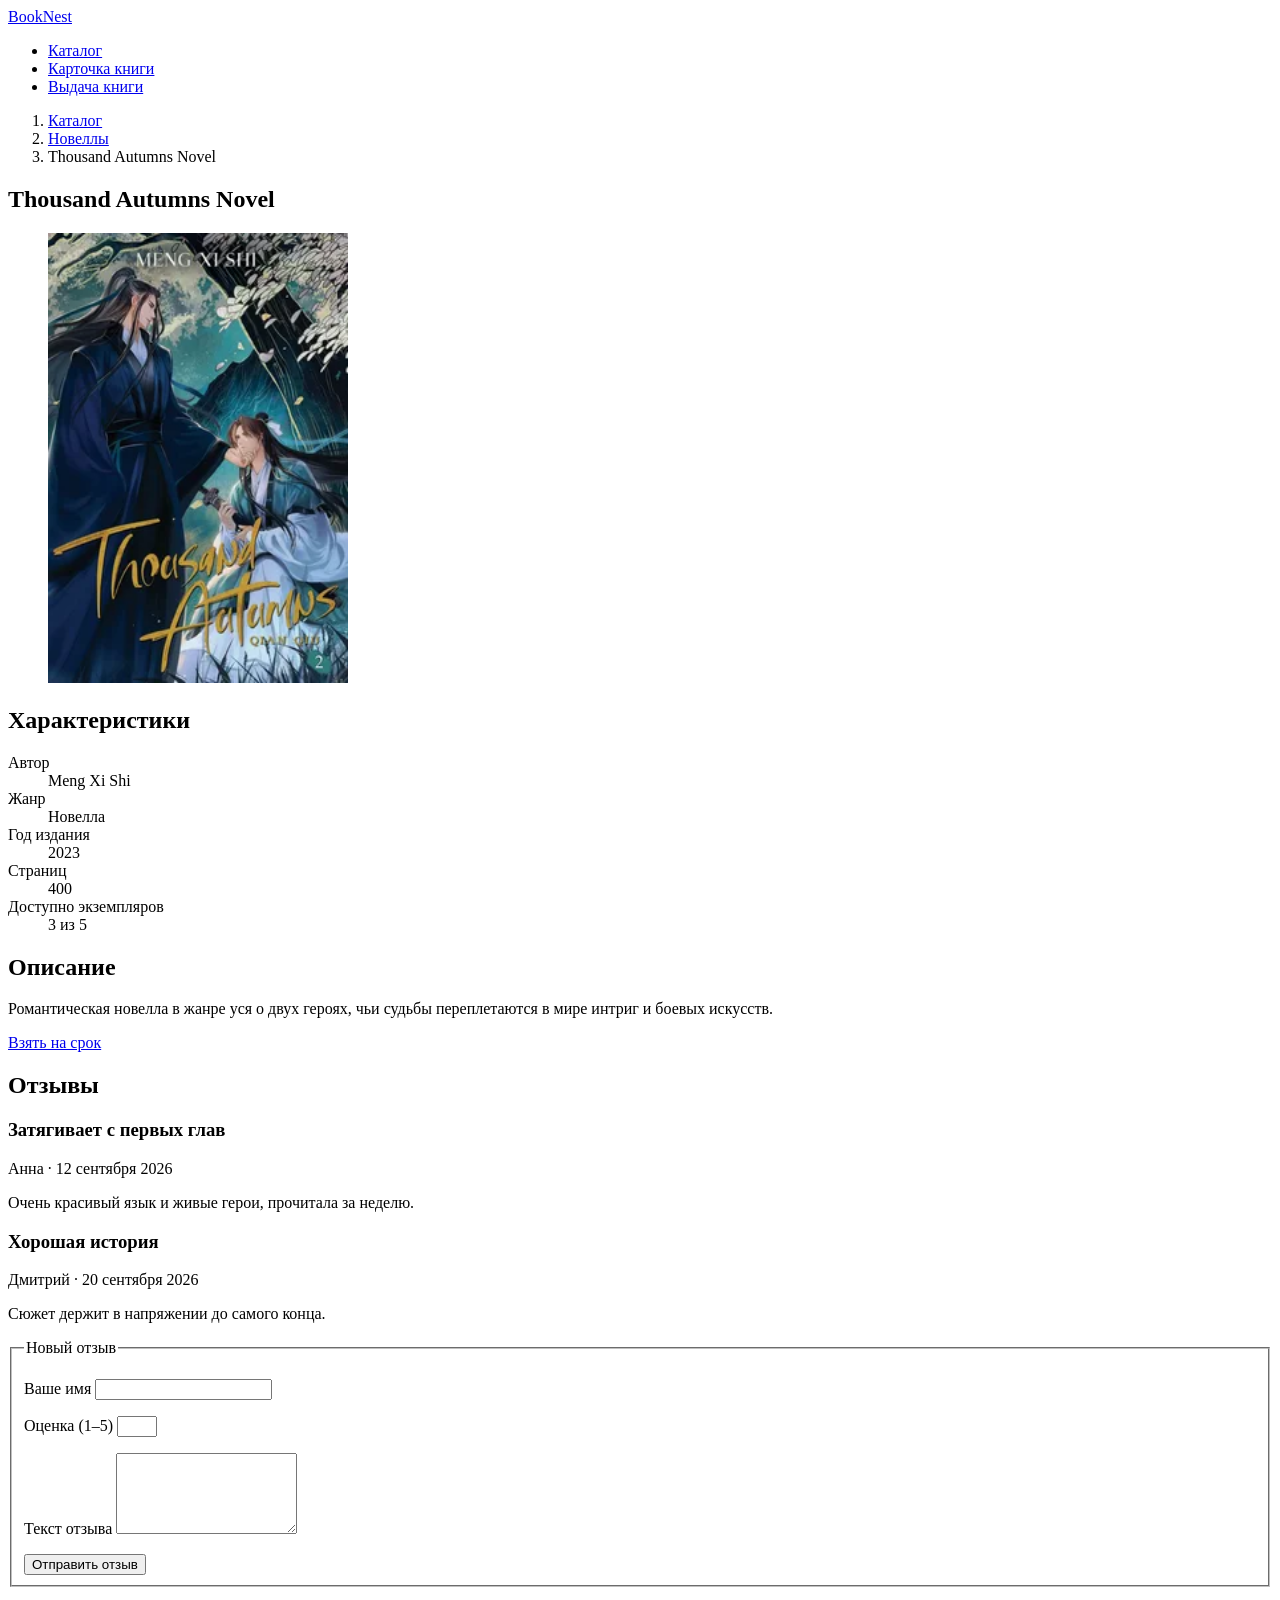
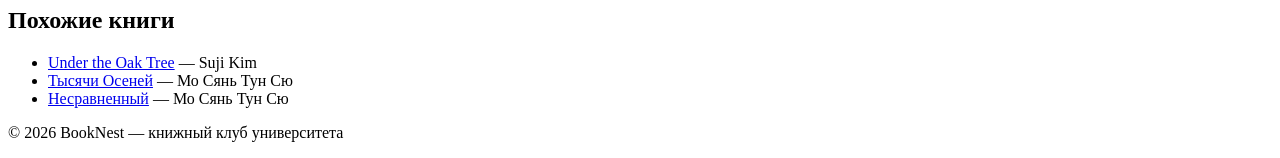
==== book.html @ aaf2b56c "feat: add book.html card page" ====
<!DOCTYPE html>
<html lang="ru">
<head>
    <meta charset="utf-8">
    <meta name="viewport" content="width=device-width, initial-scale=1">
    <title>BookNest — Thousand Autumns Novel</title>
</head>
<body>
    <header>
        <a href="index.html">BookNest</a>
        <nav aria-label="Основная навигация">
            <ul>
                <li><a href="index.html">Каталог</a></li>
                <li><a href="book.html" aria-current="page">Карточка книги</a></li>
                <li><a href="loan.html">Выдача книги</a></li>
            </ul>
        </nav>
    </header>

    <main>
        <nav aria-label="Хлебные крошки">
            <ol>
                <li><a href="index.html">Каталог</a></li>
                <li><a href="index.html">Новеллы</a></li>
                <li aria-current="page">Thousand Autumns Novel</li>
            </ol>
        </nav>

        <article>
            <h1>Thousand Autumns Novel</h1>
            <figure>
                <img src="images/cover-1.webp" alt="Обложка книги «Thousand Autumns Novel»" width="300" height="450">
            </figure>

            <section aria-labelledby="specs-title">
                <h2 id="specs-title">Характеристики</h2>
                <dl>
                    <dt>Автор</dt>
                    <dd>Meng Xi Shi</dd>
                    <dt>Жанр</dt>
                    <dd>Новелла</dd>
                    <dt>Год издания</dt>
                    <dd><time datetime="2023">2023</time></dd>
                    <dt>Страниц</dt>
                    <dd>400</dd>
                    <dt>Доступно экземпляров</dt>
                    <dd>3 из 5</dd>
                </dl>
            </section>

            <section aria-labelledby="desc-title">
                <h2 id="desc-title">Описание</h2>
                <p>Романтическая новелла в жанре уся о двух героях, чьи судьбы переплетаются в мире интриг и боевых искусств.</p>
            </section>

            <a href="loan.html">Взять на срок</a>
        </article>

        <section aria-labelledby="reviews-title">
            <h2 id="reviews-title">Отзывы</h2>
            <article>
                <h3>Затягивает с первых глав</h3>
                <p>Анна · <time datetime="2026-09-12">12 сентября 2026</time></p>
                <p>Очень красивый язык и живые герои, прочитала за неделю.</p>
            </article>
            <article>
                <h3>Хорошая история</h3>
                <p>Дмитрий · <time datetime="2026-09-20">20 сентября 2026</time></p>
                <p>Сюжет держит в напряжении до самого конца.</p>
            </article>

            <form action="book.html" method="get">
                <fieldset>
                    <legend>Новый отзыв</legend>
                    <p>
                        <label for="review-name">Ваше имя</label>
                        <input type="text" id="review-name" name="name" required minlength="2" maxlength="50">
                    </p>
                    <p>
                        <label for="review-rating">Оценка (1–5)</label>
                        <input type="number" id="review-rating" name="rating" required min="1" max="5">
                    </p>
                    <p>
                        <label for="review-text">Текст отзыва</label>
                        <textarea id="review-text" name="text" required minlength="10" maxlength="1000" rows="5"></textarea>
                    </p>
                    <button type="submit">Отправить отзыв</button>
                </fieldset>
            </form>
        </section>

        <aside aria-labelledby="similar-title">
            <h2 id="similar-title">Похожие книги</h2>
            <ul>
                <li><a href="book.html">Under the Oak Tree</a> — Suji Kim</li>
                <li><a href="book.html">Тысячи Осеней</a> — Мо Сянь Тун Сю</li>
                <li><a href="book.html">Несравненный</a> — Мо Сянь Тун Сю</li>
            </ul>
        </aside>
    </main>

    <footer>
        <p>© 2026 BookNest — книжный клуб университета</p>
    </footer>
</body>
</html>
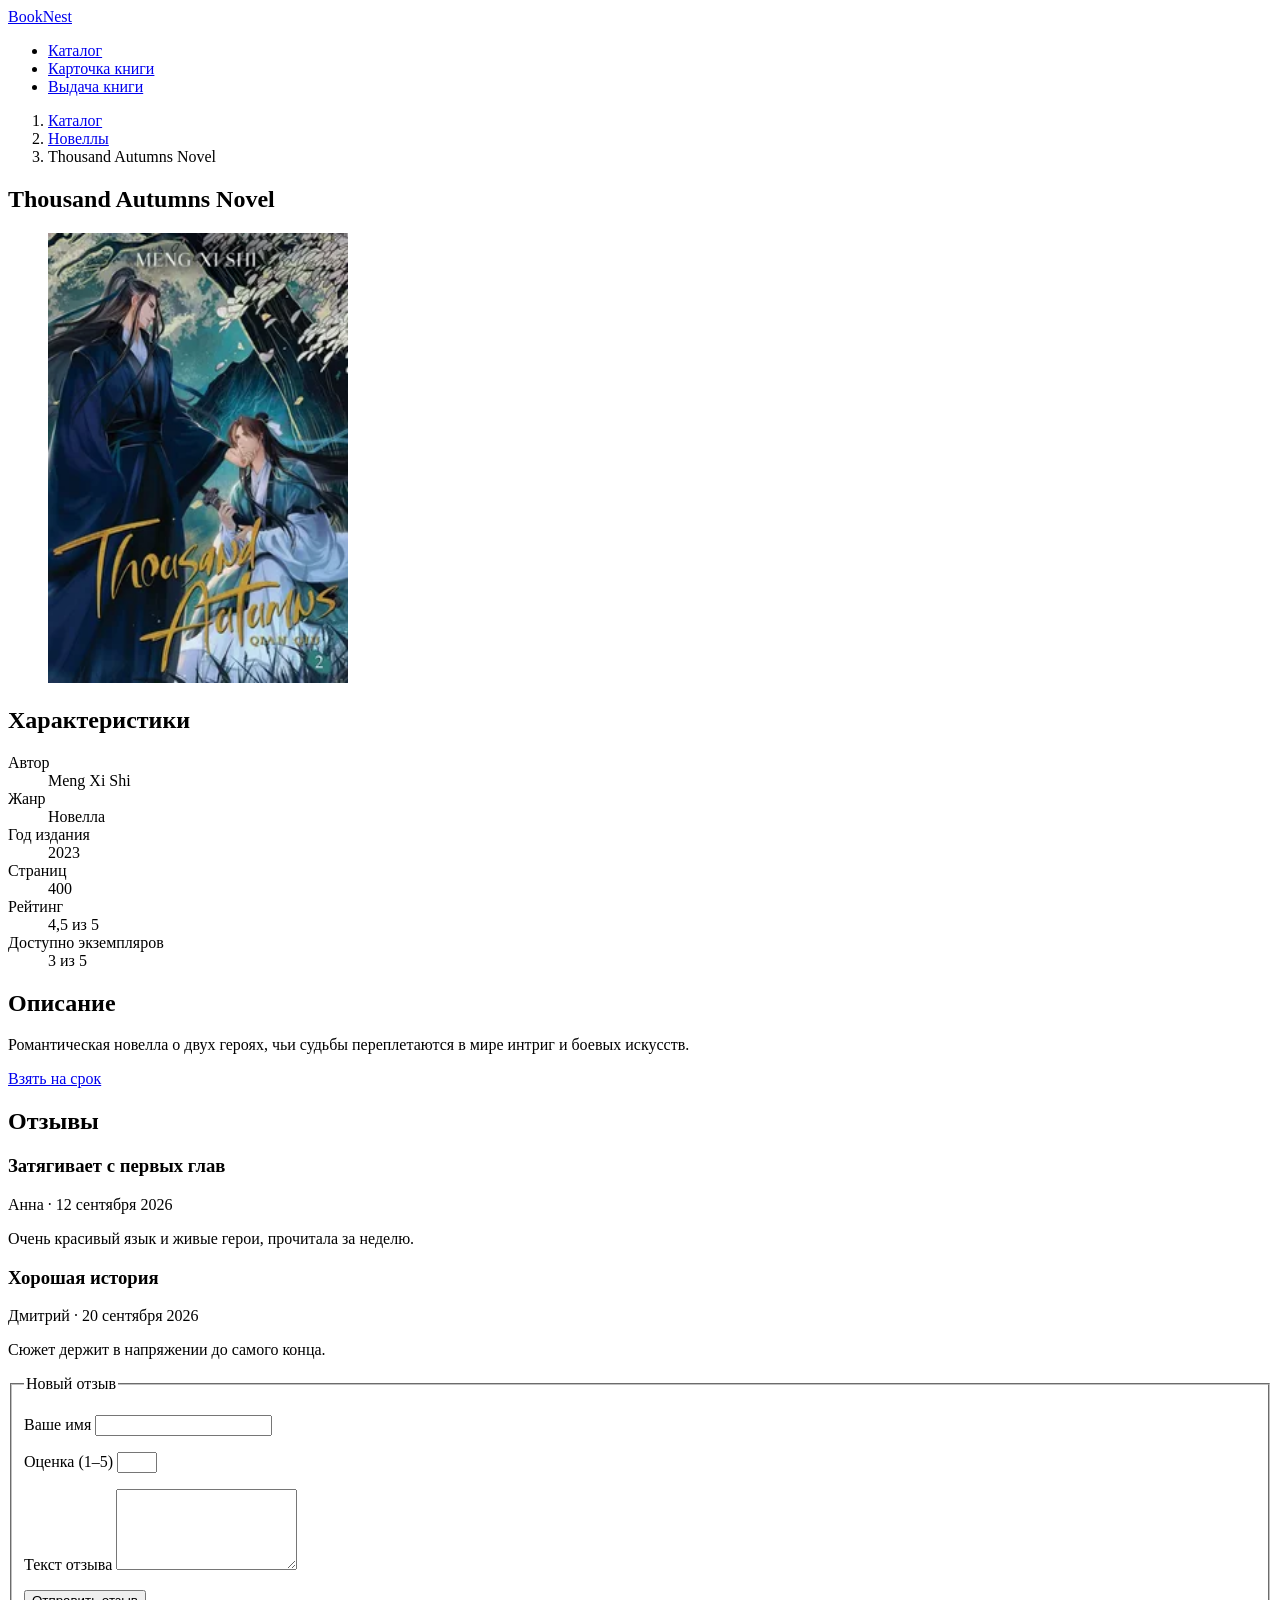
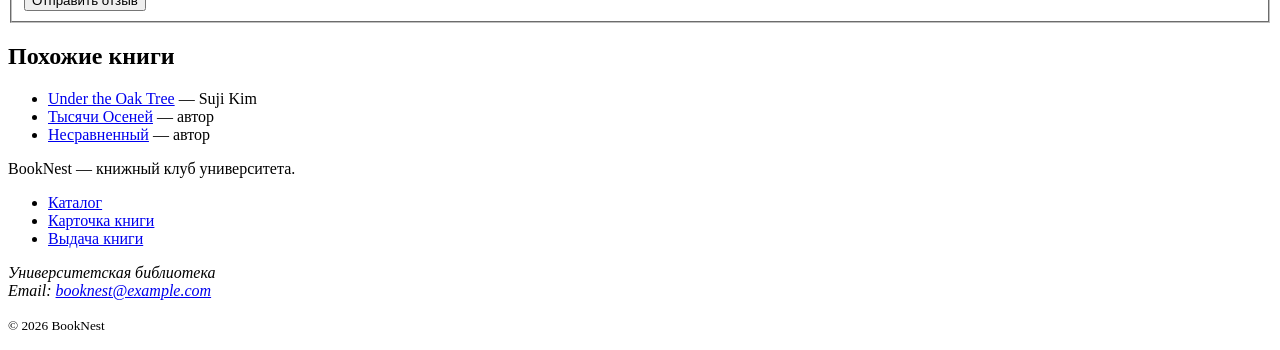
==== commit 352d3468: "feat: expand pages markup" ====
--- a/book.html
+++ b/book.html
@@ -1,3 +1,4 @@
+<!-- Идея структуры: шаблон "Responsive book website" (Bedimcode). Разметка переписана для учебной работы. -->
 <!DOCTYPE html>
 <html lang="ru">
 <head>
@@ -43,6 +44,8 @@
                     <dd><time datetime="2023">2023</time></dd>
                     <dt>Страниц</dt>
                     <dd>400</dd>
+                    <dt>Рейтинг</dt>
+                    <dd><data value="4.5">4,5 из 5</data></dd>
                     <dt>Доступно экземпляров</dt>
                     <dd>3 из 5</dd>
                 </dl>
@@ -50,7 +53,7 @@
 
             <section aria-labelledby="desc-title">
                 <h2 id="desc-title">Описание</h2>
-                <p>Романтическая новелла в жанре уся о двух героях, чьи судьбы переплетаются в мире интриг и боевых искусств.</p>
+                <p>Романтическая новелла о двух героях, чьи судьбы переплетаются в мире интриг и боевых искусств.</p>
             </section>
 
             <a href="loan.html">Взять на срок</a>
@@ -93,14 +96,26 @@
             <h2 id="similar-title">Похожие книги</h2>
             <ul>
                 <li><a href="book.html">Under the Oak Tree</a> — Suji Kim</li>
-                <li><a href="book.html">Тысячи Осеней</a> — Мо Сянь Тун Сю</li>
-                <li><a href="book.html">Несравненный</a> — Мо Сянь Тун Сю</li>
+                <li><a href="book.html">Тысячи Осеней</a> — автор</li>
+                <li><a href="book.html">Несравненный</a> — автор</li>
             </ul>
         </aside>
     </main>
 
     <footer>
-        <p>© 2026 BookNest — книжный клуб университета</p>
+        <p>BookNest — книжный клуб университета.</p>
+        <nav aria-label="Навигация в подвале">
+            <ul>
+                <li><a href="index.html">Каталог</a></li>
+                <li><a href="book.html">Карточка книги</a></li>
+                <li><a href="loan.html">Выдача книги</a></li>
+            </ul>
+        </nav>
+        <address>
+            Университетская библиотека<br>
+            Email: <a href="mailto:booknest@example.com">booknest@example.com</a>
+        </address>
+        <p><small>© 2026 BookNest</small></p>
     </footer>
 </body>
 </html>
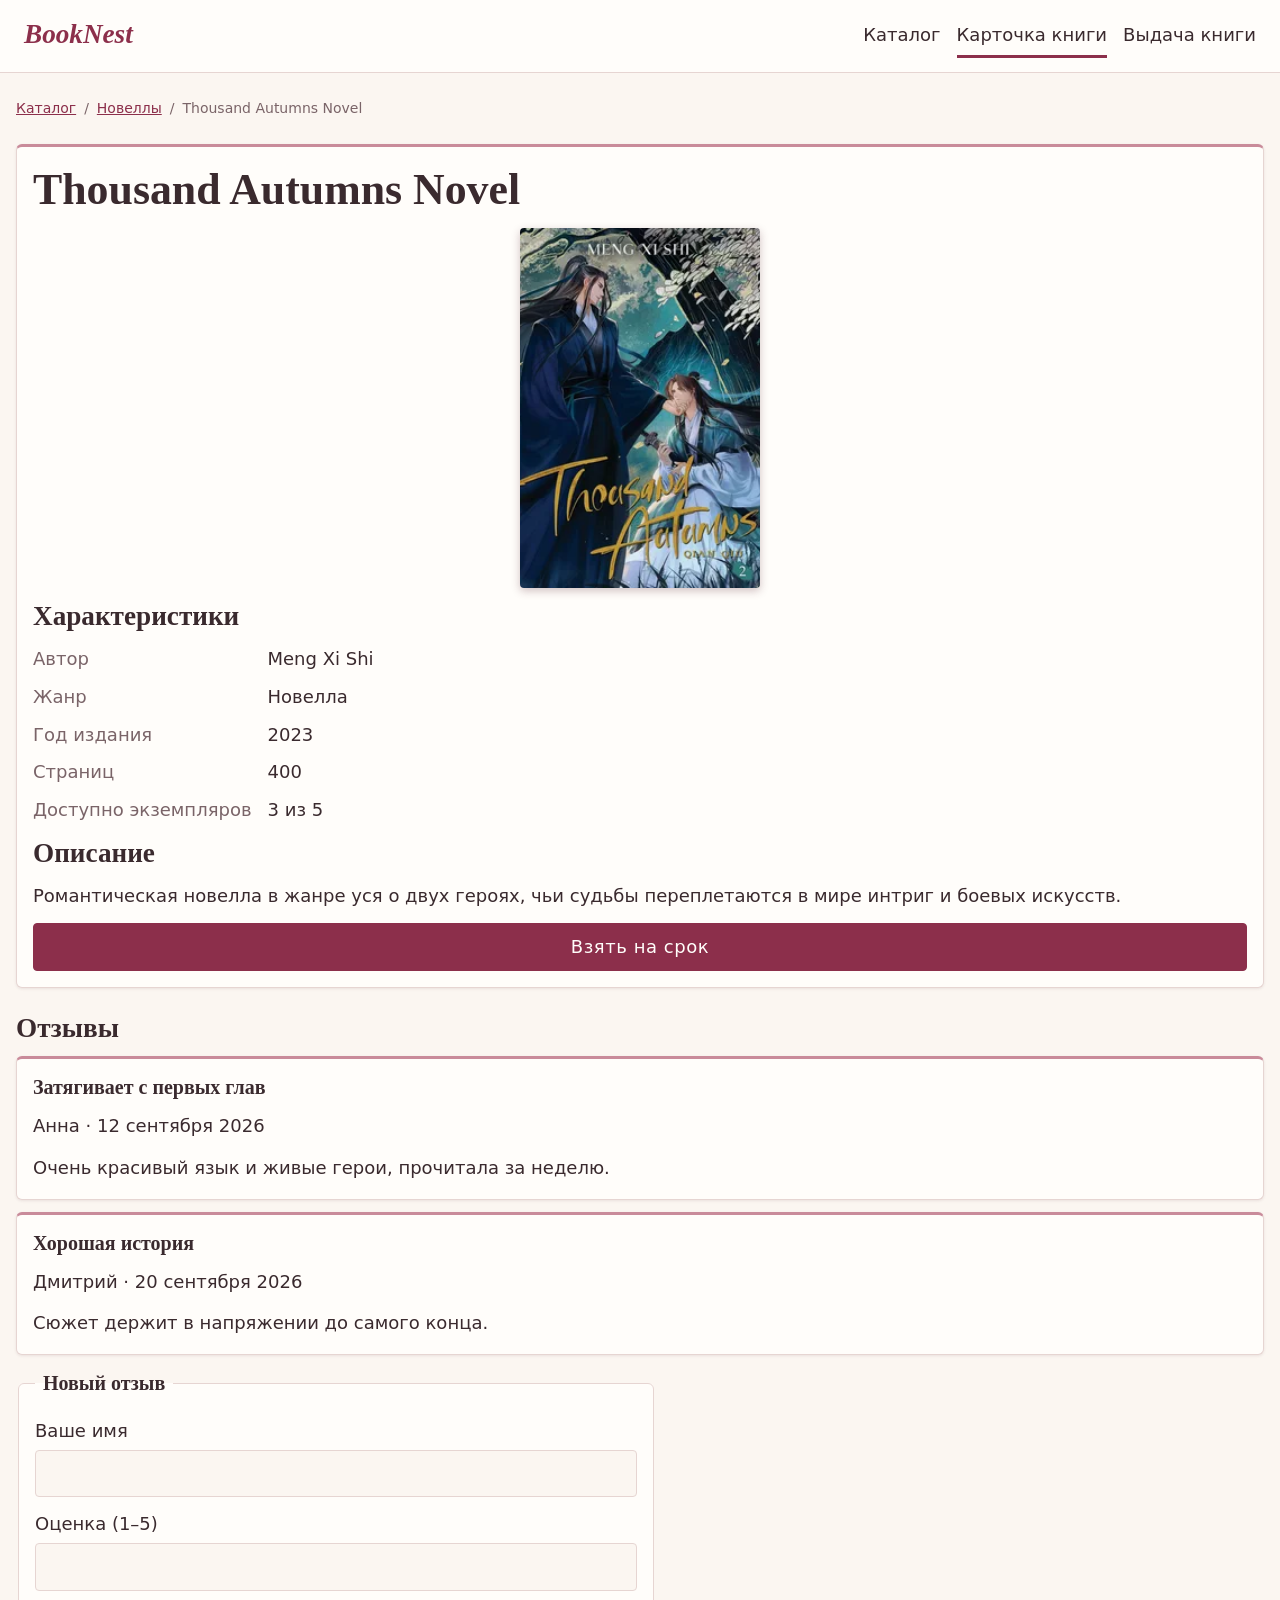
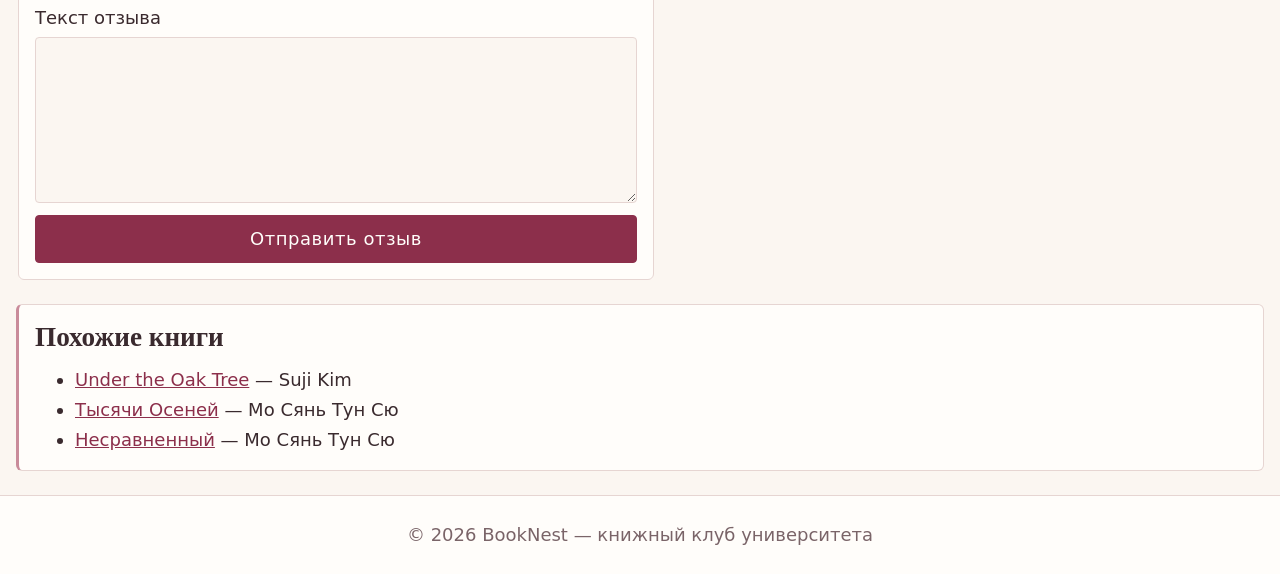
==== commit 7c931062: "Connect styles to pages" ====
--- a/book.html
+++ b/book.html
@@ -1,14 +1,17 @@
-<!-- Идея структуры: шаблон "Responsive book website" (Bedimcode). Разметка переписана для учебной работы. -->
 <!DOCTYPE html>
 <html lang="ru">
 <head>
     <meta charset="utf-8">
     <meta name="viewport" content="width=device-width, initial-scale=1">
     <title>BookNest — Thousand Autumns Novel</title>
+    <link rel="stylesheet" href="styles/tokens.css">
+    <link rel="stylesheet" href="styles/base.css">
+    <link rel="stylesheet" href="styles/layout.css">
+    <link rel="stylesheet" href="styles/components.css">
 </head>
 <body>
-    <header>
-        <a href="index.html">BookNest</a>
+    <header class="site-header">
+        <a class="site-header__brand" href="index.html">BookNest</a>
         <nav aria-label="Основная навигация">
             <ul>
                 <li><a href="index.html">Каталог</a></li>
@@ -18,8 +21,8 @@
         </nav>
     </header>
 
-    <main>
-        <nav aria-label="Хлебные крошки">
+    <main class="page">
+        <nav class="breadcrumbs" aria-label="Хлебные крошки">
             <ol>
                 <li><a href="index.html">Каталог</a></li>
                 <li><a href="index.html">Новеллы</a></li>
@@ -27,7 +30,7 @@
             </ol>
         </nav>
 
-        <article>
+        <article class="card">
             <h1>Thousand Autumns Novel</h1>
             <figure>
                 <img src="images/cover-1.webp" alt="Обложка книги «Thousand Autumns Novel»" width="300" height="450">
@@ -35,7 +38,7 @@
 
             <section aria-labelledby="specs-title">
                 <h2 id="specs-title">Характеристики</h2>
-                <dl>
+                <dl class="facts">
                     <dt>Автор</dt>
                     <dd>Meng Xi Shi</dd>
                     <dt>Жанр</dt>
@@ -44,8 +47,6 @@
                     <dd><time datetime="2023">2023</time></dd>
                     <dt>Страниц</dt>
                     <dd>400</dd>
-                    <dt>Рейтинг</dt>
-                    <dd><data value="4.5">4,5 из 5</data></dd>
                     <dt>Доступно экземпляров</dt>
                     <dd>3 из 5</dd>
                 </dl>
@@ -53,26 +54,26 @@
 
             <section aria-labelledby="desc-title">
                 <h2 id="desc-title">Описание</h2>
-                <p>Романтическая новелла о двух героях, чьи судьбы переплетаются в мире интриг и боевых искусств.</p>
+                <p>Романтическая новелла в жанре уся о двух героях, чьи судьбы переплетаются в мире интриг и боевых искусств.</p>
             </section>
 
-            <a href="loan.html">Взять на срок</a>
+            <a class="btn" href="loan.html">Взять на срок</a>
         </article>
 
         <section aria-labelledby="reviews-title">
             <h2 id="reviews-title">Отзывы</h2>
-            <article>
+            <article class="card">
                 <h3>Затягивает с первых глав</h3>
                 <p>Анна · <time datetime="2026-09-12">12 сентября 2026</time></p>
                 <p>Очень красивый язык и живые герои, прочитала за неделю.</p>
             </article>
-            <article>
+            <article class="card">
                 <h3>Хорошая история</h3>
                 <p>Дмитрий · <time datetime="2026-09-20">20 сентября 2026</time></p>
                 <p>Сюжет держит в напряжении до самого конца.</p>
             </article>
 
-            <form action="book.html" method="get">
+            <form class="form" action="book.html" method="get">
                 <fieldset>
                     <legend>Новый отзыв</legend>
                     <p>
@@ -87,7 +88,7 @@
                         <label for="review-text">Текст отзыва</label>
                         <textarea id="review-text" name="text" required minlength="10" maxlength="1000" rows="5"></textarea>
                     </p>
-                    <button type="submit">Отправить отзыв</button>
+                    <button class="btn" type="submit">Отправить отзыв</button>
                 </fieldset>
             </form>
         </section>
@@ -96,26 +97,14 @@
             <h2 id="similar-title">Похожие книги</h2>
             <ul>
                 <li><a href="book.html">Under the Oak Tree</a> — Suji Kim</li>
-                <li><a href="book.html">Тысячи Осеней</a> — автор</li>
-                <li><a href="book.html">Несравненный</a> — автор</li>
+                <li><a href="book.html">Тысячи Осеней</a> — Мо Сянь Тун Сю</li>
+                <li><a href="book.html">Несравненный</a> — Мо Сянь Тун Сю</li>
             </ul>
         </aside>
     </main>
 
-    <footer>
-        <p>BookNest — книжный клуб университета.</p>
-        <nav aria-label="Навигация в подвале">
-            <ul>
-                <li><a href="index.html">Каталог</a></li>
-                <li><a href="book.html">Карточка книги</a></li>
-                <li><a href="loan.html">Выдача книги</a></li>
-            </ul>
-        </nav>
-        <address>
-            Университетская библиотека<br>
-            Email: <a href="mailto:booknest@example.com">booknest@example.com</a>
-        </address>
-        <p><small>© 2026 BookNest</small></p>
+    <footer class="site-footer">
+        <p>© 2026 BookNest — книжный клуб университета</p>
     </footer>
 </body>
 </html>
--- a/styles/tokens.css
+++ b/styles/tokens.css
@@ -0,0 +1,73 @@
+:root {
+    color-scheme: light dark;
+    --color-bg: #fbf6f1;
+    --color-surface: #fffdfa;
+    --color-tint: #f6e7e9;
+    --color-text: #3a2a2e;
+    --color-text-muted: #7a6468;
+    --color-primary: #8c2f4b;
+    --color-primary-hover: #6e2238;
+    --color-on-primary: #fffdfa;
+    --color-accent: #c98b9a;
+    --color-border: #e6d5d2;
+    --color-danger: #b42318;
+    --color-focus: #1f5f8b;
+    --space-1: 0.25rem;
+    --space-2: 0.5rem;
+    --space-3: 0.75rem;
+    --space-4: 1rem;
+    --space-5: 1.5rem;
+    --space-6: 2.5rem;
+    --radius-s: 0.25rem;
+    --radius-m: 0.375rem;
+    --font-body: system-ui, -apple-system, "Segoe UI", Roboto, sans-serif;
+    --font-heading: Georgia, "Times New Roman", serif;
+    --font-size-body: clamp(1rem, 0.95rem + 0.25vw, 1.125rem);
+    --font-size-small: 0.875rem;
+    --font-size-h3: 1.25rem;
+    --font-size-h2: clamp(1.25rem, 1.1rem + 0.75vw, 1.75rem);
+    --font-size-h1: clamp(1.75rem, 1.3rem + 1.8vw, 2.75rem);
+    --line-height: 1.65;
+    --line-height-tight: 1.2;
+    --weight-medium: 500;
+    --weight-bold: 700;
+    --tracking: 0.03em;
+    --shadow-1: 0 1px 3px rgb(90 40 55 / 0.1);
+    --shadow-2: 0 8px 20px rgb(90 40 55 / 0.16);
+    --shadow-cover: 0 3px 8px rgb(90 40 55 / 0.28);
+    --border: 1px solid var(--color-border);
+    --accent-width: 3px;
+    --focus-width: 3px;
+    --opacity-disabled: 0.5;
+    --transition: 150ms ease;
+    --touch-size: 2.75rem;
+    --card-min: 16rem;
+    --sidebar-basis: 16rem;
+    --content-basis: 40rem;
+    --grow-main: 999;
+    --container-max: 90rem;
+    --form-max: 40rem;
+    --measure: 40rem;
+    --cover-max: 15rem;
+    --ratio-cover: 2 / 3;
+}
+
+@media (prefers-color-scheme: dark) {
+    :root {
+        --color-bg: #1c1317;
+        --color-surface: #261a1f;
+        --color-tint: #33222a;
+        --color-text: #f3e7e4;
+        --color-text-muted: #bfa9ad;
+        --color-primary: #e6a1b5;
+        --color-primary-hover: #f2bccb;
+        --color-on-primary: #2a1219;
+        --color-accent: #b0687c;
+        --color-border: #433037;
+        --color-danger: #ff8f84;
+        --color-focus: #7cc4f0;
+        --shadow-1: 0 1px 3px rgb(0 0 0 / 0.5);
+        --shadow-2: 0 8px 20px rgb(0 0 0 / 0.6);
+        --shadow-cover: 0 3px 8px rgb(0 0 0 / 0.7);
+    }
+}
--- a/styles/base.css
+++ b/styles/base.css
@@ -0,0 +1,87 @@
+*,
+*::before,
+*::after {
+    box-sizing: border-box;
+}
+
+body,
+h1, h2, h3, p, ul, ol, dl, dd, figure, blockquote, address {
+    margin: 0;
+}
+
+body {
+    min-height: 100dvh;
+    display: flex;
+    flex-direction: column;
+    font-family: var(--font-body);
+    font-size: var(--font-size-body);
+    line-height: var(--line-height);
+    color: var(--color-text);
+    background: var(--color-bg);
+    overflow-wrap: anywhere;
+}
+
+main {
+    flex: 1;
+}
+
+h1, h2, h3 {
+    font-family: var(--font-heading);
+    font-weight: var(--weight-bold);
+    line-height: var(--line-height-tight);
+}
+
+h1 {
+    font-size: var(--font-size-h1);
+}
+
+h2 {
+    font-size: var(--font-size-h2);
+}
+
+h3 {
+    font-size: var(--font-size-h3);
+}
+
+img {
+    display: block;
+    max-width: 100%;
+    height: auto;
+}
+
+a {
+    color: var(--color-primary);
+}
+
+figure {
+    display: flex;
+    flex-direction: column;
+    gap: var(--space-2);
+}
+
+figcaption {
+    font-size: var(--font-size-small);
+    color: var(--color-text-muted);
+}
+
+blockquote {
+    padding-inline-start: var(--space-4);
+    border-inline-start: var(--accent-width) solid var(--color-accent);
+    font-family: var(--font-heading);
+    font-style: italic;
+}
+
+address {
+    font-style: normal;
+}
+
+:focus-visible {
+    outline: var(--focus-width) solid var(--color-focus);
+    outline-offset: var(--space-1);
+}
+
+@media (prefers-reduced-motion: reduce) {
+    :root {
+        --transition: 0s;
+    }
+}
--- a/styles/layout.css
+++ b/styles/layout.css
@@ -0,0 +1,151 @@
+.site-header {
+    display: flex;
+    flex-wrap: wrap;
+    align-items: center;
+    justify-content: space-between;
+    gap: var(--space-2) var(--space-5);
+    padding: var(--space-3) var(--space-5);
+    background: var(--color-surface);
+    border-bottom: var(--border);
+}
+
+    .site-header a {
+        display: inline-flex;
+        align-items: center;
+        min-height: var(--touch-size);
+        color: var(--color-text);
+        text-decoration: none;
+        border-bottom: var(--accent-width) solid transparent;
+        transition: border-color var(--transition);
+    }
+
+        .site-header a:hover,
+        .site-header a[aria-current="page"] {
+            border-bottom-color: var(--color-primary);
+        }
+
+    .site-header .site-header__brand {
+        font-family: var(--font-heading);
+        font-size: var(--font-size-h2);
+        font-style: italic;
+        font-weight: var(--weight-bold);
+        color: var(--color-primary);
+    }
+
+    .site-header ul {
+        display: flex;
+        flex-wrap: wrap;
+        gap: var(--space-2) var(--space-4);
+        padding: 0;
+        list-style: none;
+    }
+
+.page {
+    display: flex;
+    flex-direction: column;
+    gap: var(--space-5);
+    width: 100%;
+    max-width: var(--container-max);
+    padding: var(--space-5) var(--space-4);
+    margin-inline: auto;
+}
+
+    .page section,
+    .page aside {
+        display: flex;
+        flex-direction: column;
+        gap: var(--space-3);
+    }
+
+    .page > aside {
+        padding: var(--space-4);
+        background: var(--color-surface);
+        border: var(--border);
+        border-inline-start: var(--accent-width) solid var(--color-accent);
+        border-radius: var(--radius-m);
+    }
+
+.page--catalog {
+    flex-direction: row;
+    flex-wrap: wrap;
+    align-items: flex-start;
+}
+
+    .page--catalog > * {
+        flex: 1 1 100%;
+    }
+
+    .page--catalog > .filters {
+        flex: 1 1 var(--sidebar-basis);
+    }
+
+    .page--catalog > .results {
+        flex: var(--grow-main) 1 var(--content-basis);
+        min-width: 0;
+    }
+
+.hero {
+    align-items: flex-start;
+    padding: var(--space-6) var(--space-5);
+    background: var(--color-tint);
+    border: var(--border);
+    border-radius: var(--radius-m);
+}
+
+    .hero p {
+        max-width: var(--measure);
+    }
+
+.results ul {
+    display: grid;
+    grid-template-columns: repeat(auto-fit, minmax(min(100%, var(--card-min)), 1fr));
+    gap: var(--space-5) var(--space-4);
+    padding: 0;
+    list-style: none;
+}
+
+.results li {
+    display: flex;
+}
+
+.breadcrumbs ol {
+    display: flex;
+    flex-wrap: wrap;
+    gap: var(--space-2);
+    padding: 0;
+    font-size: var(--font-size-small);
+    color: var(--color-text-muted);
+    list-style: none;
+}
+
+.breadcrumbs li:not(:last-child)::after {
+    content: "/";
+    padding-inline-start: var(--space-2);
+}
+
+.site-footer {
+    display: flex;
+    flex-direction: column;
+    align-items: center;
+    gap: var(--space-3);
+    padding: var(--space-5) var(--space-4);
+    color: var(--color-text-muted);
+    text-align: center;
+    background: var(--color-surface);
+    border-top: var(--border);
+}
+
+    .site-footer ul {
+        display: flex;
+        flex-wrap: wrap;
+        justify-content: center;
+        gap: var(--space-2) var(--space-4);
+        padding: 0;
+        list-style: none;
+    }
+
+    .site-footer a {
+        display: inline-flex;
+        align-items: center;
+        min-height: var(--touch-size);
+    }
--- a/styles/components.css
+++ b/styles/components.css
@@ -0,0 +1,156 @@
+.card {
+    display: flex;
+    flex: 1 1 auto;
+    flex-direction: column;
+    gap: var(--space-3);
+    padding: var(--space-4);
+    background: var(--color-surface);
+    border: var(--border);
+    border-top: var(--accent-width) solid var(--color-accent);
+    border-radius: var(--radius-m);
+    box-shadow: var(--shadow-1);
+    transition: box-shadow var(--transition);
+}
+
+    .card:hover {
+        box-shadow: var(--shadow-2);
+    }
+
+    .card img {
+        width: 100%;
+        max-width: var(--cover-max);
+        align-self: center;
+        aspect-ratio: var(--ratio-cover);
+        object-fit: cover;
+        border-radius: var(--radius-s);
+        box-shadow: var(--shadow-cover);
+    }
+
+    .card > p:last-of-type {
+        flex: 1;
+    }
+
+.facts {
+    display: grid;
+    grid-template-columns: auto 1fr;
+    gap: var(--space-2) var(--space-4);
+}
+
+    .facts dt {
+        color: var(--color-text-muted);
+    }
+
+    .facts dd {
+        font-weight: var(--weight-medium);
+    }
+
+.btn {
+    display: inline-flex;
+    align-items: center;
+    justify-content: center;
+    min-height: var(--touch-size);
+    padding: var(--space-2) var(--space-5);
+    font: inherit;
+    font-weight: var(--weight-medium);
+    letter-spacing: var(--tracking);
+    color: var(--color-on-primary);
+    text-decoration: none;
+    background: var(--color-primary);
+    border: var(--border);
+    border-color: var(--color-primary);
+    border-radius: var(--radius-s);
+    cursor: pointer;
+    transition: background var(--transition);
+}
+
+    .btn:hover {
+        background: var(--color-primary-hover);
+    }
+
+.btn--ghost {
+    color: var(--color-text);
+    background: transparent;
+    border-color: var(--color-border);
+}
+
+    .btn--ghost:hover {
+        background: var(--color-surface);
+    }
+
+.btn:disabled {
+    opacity: var(--opacity-disabled);
+    cursor: not-allowed;
+}
+
+.form {
+    display: flex;
+    flex-direction: column;
+    gap: var(--space-4);
+    max-width: var(--form-max);
+}
+
+    .form fieldset {
+        display: flex;
+        flex-direction: column;
+        gap: var(--space-3);
+        min-width: 0;
+        padding: var(--space-4);
+        background: var(--color-surface);
+        border: var(--border);
+        border-radius: var(--radius-m);
+    }
+
+    .form legend {
+        padding-inline: var(--space-2);
+        font-family: var(--font-heading);
+        font-size: var(--font-size-h3);
+        font-weight: var(--weight-bold);
+    }
+
+    .form label {
+        font-weight: var(--weight-medium);
+    }
+
+    .form p {
+        display: flex;
+        flex-direction: column;
+        gap: var(--space-1);
+    }
+
+        .form p:has(input[type="checkbox"]),
+        .form p:has(input[type="radio"]) {
+            flex-direction: row;
+            align-items: center;
+            gap: var(--space-2);
+        }
+
+    .form input,
+    .form select,
+    .form textarea {
+        width: 100%;
+        min-height: var(--touch-size);
+        padding: var(--space-2) var(--space-3);
+        font: inherit;
+        color: var(--color-text);
+        background: var(--color-bg);
+        border: var(--border);
+        border-radius: var(--radius-s);
+    }
+
+        .form input[type="checkbox"],
+        .form input[type="radio"] {
+            width: auto;
+            min-height: 0;
+            accent-color: var(--color-primary);
+        }
+
+        .form input:user-invalid,
+        .form select:user-invalid,
+        .form textarea:user-invalid {
+            border-color: var(--color-danger);
+        }
+
+    .form :disabled {
+        opacity: var(--opacity-disabled);
+        cursor: not-allowed;
+    }
